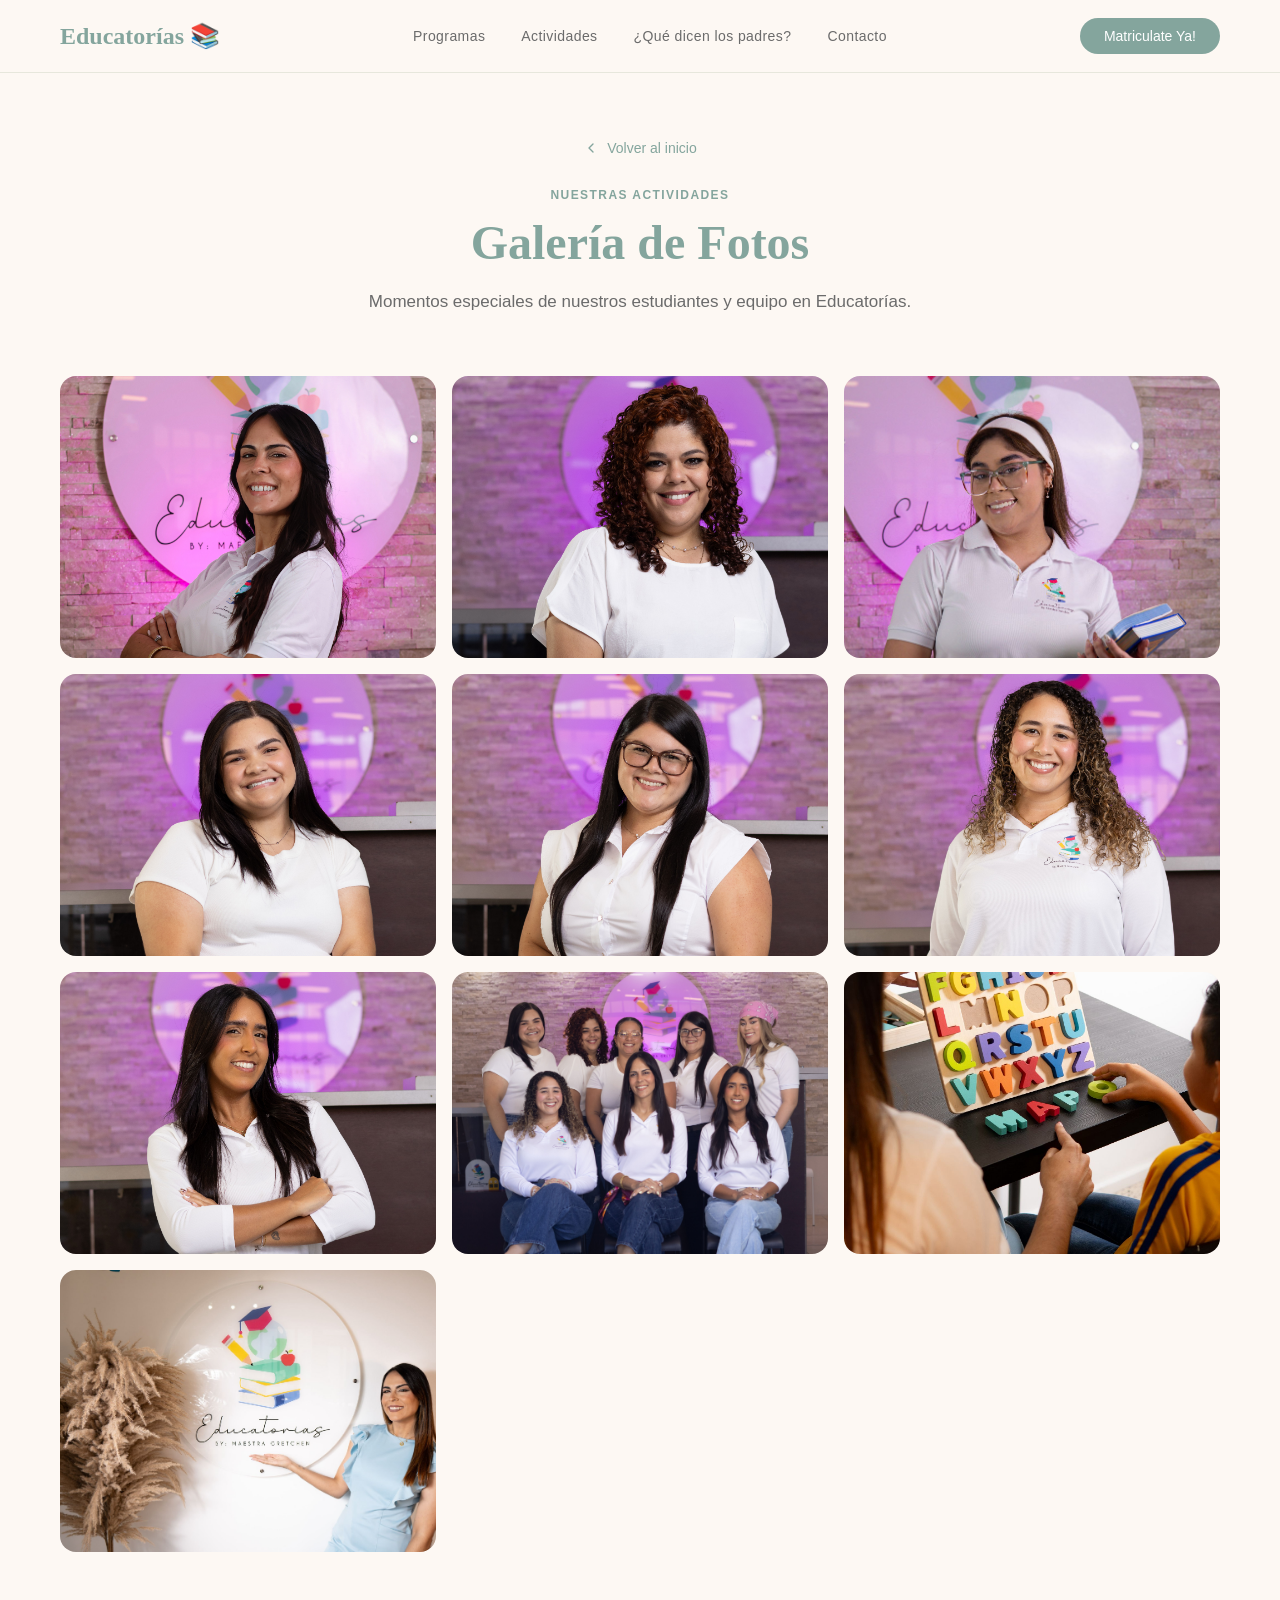
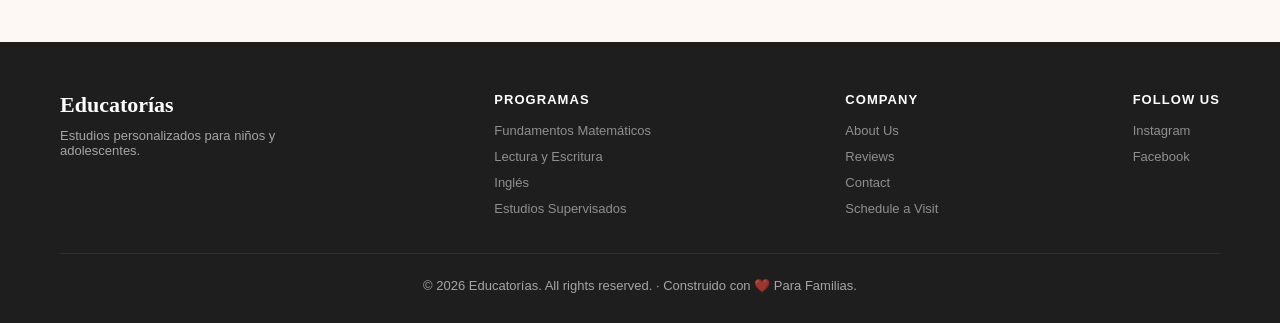
==== Actividades/index.html @ bb7b2d41 "add Actividades page with gallery and lightbox functionality" ====
<!DOCTYPE html>
<html lang="es">
<head>
<meta charset="UTF-8">
<meta name="viewport" content="width=device-width, initial-scale=1.0">
<meta http-equiv="Content-Security-Policy" content="default-src 'self'; script-src 'self'; style-src 'self' 'unsafe-inline' https://fonts.googleapis.com; font-src 'self' https://fonts.gstatic.com; img-src 'self'; object-src 'none'; base-uri 'self'; form-action 'none';">
<meta name="referrer" content="strict-origin-when-cross-origin">
<title>Actividades – Educatorías</title>
<link href="https://fonts.googleapis.com/css2?family=Playfair+Display:wght@400;600;700&family=DM+Sans:wght@300;400;500;600&display=swap" rel="stylesheet">
<link rel="stylesheet" href="../css/styles.css">
<link rel="stylesheet" href="../css/actividades.css">
</head>
<body>

<!-- NAV -->
<nav>
  <div class="nav-logo"><a href="../index.html" style="text-decoration:none;color:inherit;">Educatorías 📚</a></div>
  <ul class="nav-links" id="nav-links">
    <li><a href="../index.html#programs" class="nav-mobile-link">Programas</a></li>
    <li><a href="../index.html#gallery" class="nav-mobile-link">Actividades</a></li>
    <li><a href="../index.html#testimonials" class="nav-mobile-link">¿Qué dicen los padres?</a></li>
    <li><a href="../index.html#contact" class="nav-mobile-link">Contacto</a></li>
  </ul>
  <div class="nav-right">
    <a href="../index.html#contact" class="nav-cta">Matriculate Ya!</a>
    <button class="hamburger" id="hamburger" aria-label="Abrir menú" aria-expanded="false">
      <span></span><span></span><span></span>
    </button>
  </div>
</nav>

<!-- PAGE HERO -->
<div class="page-hero">
  <a href="../index.html" class="back-link">
    <svg width="16" height="16" viewBox="0 0 24 24" fill="none" stroke="currentColor" stroke-width="2" stroke-linecap="round" stroke-linejoin="round"><polyline points="15 18 9 12 15 6"/></svg>
    Volver al inicio
  </a>
  <p class="section-tag">Nuestras Actividades</p>
  <h1 class="section-title">Galería de Fotos</h1>
  <p class="section-sub">Momentos especiales de nuestros estudiantes y equipo en Educatorías.</p>
</div>

<!-- FULL GALLERY -->
<section class="full-gallery">
  <div class="full-gallery-grid" id="gallery-grid">

    <div class="gallery-item" data-index="0">
      <img src="../fotos/IMG_0429.jpg" alt="Equipo de Educatorias" style="object-position: center 30%;">
      <div class="gallery-item-overlay">
        <svg width="36" height="36" viewBox="0 0 24 24" fill="none" stroke="white" stroke-width="2" stroke-linecap="round" stroke-linejoin="round"><circle cx="11" cy="11" r="8"/><line x1="21" y1="21" x2="16.65" y2="16.65"/><line x1="11" y1="8" x2="11" y2="14"/><line x1="8" y1="11" x2="14" y2="11"/></svg>
      </div>
    </div>

    <div class="gallery-item" data-index="1">
      <img src="../fotos/IMG_4024.jpg" alt="Equipo de Educatorias" style="object-position: center 18%;">
      <div class="gallery-item-overlay">
        <svg width="36" height="36" viewBox="0 0 24 24" fill="none" stroke="white" stroke-width="2" stroke-linecap="round" stroke-linejoin="round"><circle cx="11" cy="11" r="8"/><line x1="21" y1="21" x2="16.65" y2="16.65"/><line x1="11" y1="8" x2="11" y2="14"/><line x1="8" y1="11" x2="14" y2="11"/></svg>
      </div>
    </div>

    <div class="gallery-item" data-index="2">
      <img src="../fotos/WhatsApp Image 2026-04-21 at 10.10.17 AM.jpeg" alt="Equipo de Educatorias" style="object-position: center 35%;">
      <div class="gallery-item-overlay">
        <svg width="36" height="36" viewBox="0 0 24 24" fill="none" stroke="white" stroke-width="2" stroke-linecap="round" stroke-linejoin="round"><circle cx="11" cy="11" r="8"/><line x1="21" y1="21" x2="16.65" y2="16.65"/><line x1="11" y1="8" x2="11" y2="14"/><line x1="8" y1="11" x2="14" y2="11"/></svg>
      </div>
    </div>

    <div class="gallery-item" data-index="3">
      <img src="../fotos/IMG_4032.jpg" alt="Equipo de Educatorias" style="object-position: center 30%;">
      <div class="gallery-item-overlay">
        <svg width="36" height="36" viewBox="0 0 24 24" fill="none" stroke="white" stroke-width="2" stroke-linecap="round" stroke-linejoin="round"><circle cx="11" cy="11" r="8"/><line x1="21" y1="21" x2="16.65" y2="16.65"/><line x1="11" y1="8" x2="11" y2="14"/><line x1="8" y1="11" x2="14" y2="11"/></svg>
      </div>
    </div>

    <div class="gallery-item" data-index="4">
      <img src="../fotos/IMG_4046.jpg" alt="Equipo de Educatorias" style="object-position: center 30%;">
      <div class="gallery-item-overlay">
        <svg width="36" height="36" viewBox="0 0 24 24" fill="none" stroke="white" stroke-width="2" stroke-linecap="round" stroke-linejoin="round"><circle cx="11" cy="11" r="8"/><line x1="21" y1="21" x2="16.65" y2="16.65"/><line x1="11" y1="8" x2="11" y2="14"/><line x1="8" y1="11" x2="14" y2="11"/></svg>
      </div>
    </div>

    <div class="gallery-item" data-index="5">
      <img src="../fotos/IMG_4062.jpg" alt="Equipo de Educatorias" style="object-position: center 13%;">
      <div class="gallery-item-overlay">
        <svg width="36" height="36" viewBox="0 0 24 24" fill="none" stroke="white" stroke-width="2" stroke-linecap="round" stroke-linejoin="round"><circle cx="11" cy="11" r="8"/><line x1="21" y1="21" x2="16.65" y2="16.65"/><line x1="11" y1="8" x2="11" y2="14"/><line x1="8" y1="11" x2="14" y2="11"/></svg>
      </div>
    </div>

    <div class="gallery-item" data-index="6">
      <img src="../fotos/IMG_4102.jpg" alt="Equipo de Educatorias" style="object-position: center 35%;">
      <div class="gallery-item-overlay">
        <svg width="36" height="36" viewBox="0 0 24 24" fill="none" stroke="white" stroke-width="2" stroke-linecap="round" stroke-linejoin="round"><circle cx="11" cy="11" r="8"/><line x1="21" y1="21" x2="16.65" y2="16.65"/><line x1="11" y1="8" x2="11" y2="14"/><line x1="8" y1="11" x2="14" y2="11"/></svg>
      </div>
    </div>

    <div class="gallery-item" data-index="7">
      <img src="../fotos/IMG_4003.jpg" alt="Equipo de Educatorias">
      <div class="gallery-item-overlay">
        <svg width="36" height="36" viewBox="0 0 24 24" fill="none" stroke="white" stroke-width="2" stroke-linecap="round" stroke-linejoin="round"><circle cx="11" cy="11" r="8"/><line x1="21" y1="21" x2="16.65" y2="16.65"/><line x1="11" y1="8" x2="11" y2="14"/><line x1="8" y1="11" x2="14" y2="11"/></svg>
      </div>
    </div>

    <div class="gallery-item" data-index="8">
      <img src="../fotos/WhatsApp Image 2026-04-21 at 10.11.16 AM.jpeg" alt="Equipo de Educatorias">
      <div class="gallery-item-overlay">
        <svg width="36" height="36" viewBox="0 0 24 24" fill="none" stroke="white" stroke-width="2" stroke-linecap="round" stroke-linejoin="round"><circle cx="11" cy="11" r="8"/><line x1="21" y1="21" x2="16.65" y2="16.65"/><line x1="11" y1="8" x2="11" y2="14"/><line x1="8" y1="11" x2="14" y2="11"/></svg>
      </div>
    </div>

    <div class="gallery-item" data-index="9">
      <img src="../fotos/WhatsApp Image 2026-04-21 at 10.11.17 AM(1).jpeg" alt="Equipo de Educatorias">
      <div class="gallery-item-overlay">
        <svg width="36" height="36" viewBox="0 0 24 24" fill="none" stroke="white" stroke-width="2" stroke-linecap="round" stroke-linejoin="round"><circle cx="11" cy="11" r="8"/><line x1="21" y1="21" x2="16.65" y2="16.65"/><line x1="11" y1="8" x2="11" y2="14"/><line x1="8" y1="11" x2="14" y2="11"/></svg>
      </div>
    </div>

  </div>
</section>

<!-- LIGHTBOX -->
<div id="lightbox" role="dialog" aria-modal="true" aria-label="Ver foto">
  <button id="lightbox-close" aria-label="Cerrar">×</button>
  <button id="lightbox-prev" aria-label="Foto anterior">‹</button>
  <img id="lightbox-img" src="" alt="Foto ampliada">
  <button id="lightbox-next" aria-label="Siguiente foto">›</button>
  <div id="lightbox-counter"></div>
</div>

<!-- FOOTER -->
<footer>
  <div class="footer-top">
    <div>
      <div class="footer-brand">Educatorías</div>
      <p class="footer-tagline">Estudios personalizados para niños y adolescentes.</p>
    </div>
    <div class="footer-links">
      <h5>Programas</h5>
      <ul>
        <li><a href="../index.html#programs">Fundamentos Matemáticos</a></li>
        <li><a href="../index.html#programs">Lectura y Escritura</a></li>
        <li><a href="../index.html#programs">Inglés</a></li>
        <li><a href="../index.html#programs">Estudios Supervisados</a></li>
      </ul>
    </div>
    <div class="footer-links">
      <h5>Company</h5>
      <ul>
        <li><a href="../index.html#why">About Us</a></li>
        <li><a href="../index.html#testimonials">Reviews</a></li>
        <li><a href="../index.html#contact">Contact</a></li>
        <li><a href="../index.html#contact">Schedule a Visit</a></li>
      </ul>
    </div>
    <div class="footer-links">
      <h5>Follow Us</h5>
      <ul>
        <li><a href="https://www.instagram.com/educatorias/">Instagram</a></li>
        <li><a href="https://www.facebook.com/Educatorias/">Facebook</a></li>
      </ul>
    </div>
  </div>
  <div class="footer-bottom">
    © 2026 Educatorías. All rights reserved. · Construido con ❤️ Para Familias.
  </div>
</footer>

<script src="../js/actividades.js"></script>
</body>
</html>
---- css/styles.css ----
*, *::before, *::after { box-sizing: border-box; margin: 0; padding: 0; }

:root {
  --cream: #FDF8F3;
  --warm-white: #f7ede2;
  --forest: #84a59d;
  --forest-mid: #3E6B22;
  --forest-light: #84a59d;
  --leaf: #7EC850;
  --amber: #E8A020;
  --amber-light: #F5C460;
  --blush: #F4D4C0;
  --rust: #C85A2A;
  --charcoal: #1E1E1E;
  --gray: #6B6B6B;
  --light-gray: #D8D8D0;
  --section-gap: 90px;
}

html { scroll-behavior: smooth; overflow-x: hidden; }

body {
  font-family: 'DM Sans', sans-serif;
  background: var(--cream);
  color: var(--charcoal);
  overflow-x: hidden;
  width: 100%;
}

/* ─── NAV ─── */
nav {
  position: fixed; top: 0; width: 100%; z-index: 100;
  background: rgba(253, 248, 243, 0.96);
  backdrop-filter: blur(12px);
  border-bottom: 1px solid rgba(45,80,22,0.1);
  padding: 18px 60px;
  display: flex; align-items: center; justify-content: space-between;
}
.nav-logo {
  font-family: 'Playfair Display', serif;
  font-size: 24px; font-weight: 700;
  color: var(--forest);
  display: flex; align-items: center; gap: 10px;
}
.nav-logo span { color: var(--amber); }
.nav-links { display: flex; gap: 36px; list-style: none; }
.nav-links a {
  font-size: 14px; font-weight: 500; letter-spacing: 0.03em;
  color: var(--gray); text-decoration: none;
  transition: color 0.2s;
}
.nav-links a:hover { color: var(--forest); }
.nav-cta {
  background: var(--forest); color: white;
  padding: 10px 24px; border-radius: 50px;
  font-size: 14px; font-weight: 500; text-decoration: none;
  transition: background 0.2s, transform 0.15s;
}
.nav-cta:hover { background: var(--forest-mid); transform: translateY(-1px); }

/* ─── HERO ─── */
.hero {
  min-height: 100vh;
  display: flex; align-items: center;
  padding: 120px 60px 80px;
  position: relative;
  overflow: hidden;
}
.hero-bg {
  position: absolute; inset: 0; z-index: 0;
  background:
    radial-gradient(ellipse 60% 60% at 80% 50%, rgba(126,200,80,0.12) 0%, transparent 70%),
    radial-gradient(ellipse 40% 40% at 10% 80%, rgba(232,160,32,0.10) 0%, transparent 70%);
}
.hero-dots {
  position: absolute; inset: 0; z-index: 0;
  background-image: radial-gradient(circle, rgba(45,80,22,0.08) 1px, transparent 1px);
  background-size: 32px 32px;
}
.hero-content { position: relative; z-index: 1; max-width: 600px; }
.hero-badge {
  display: inline-flex; align-items: center; gap: 8px;
  background: rgba(126,200,80,0.18); border: 1px solid rgba(126,200,80,0.4);
  color: var(--forest); padding: 6px 16px; border-radius: 50px;
  font-size: 13px; font-weight: 500; margin-bottom: 28px;
}
.hero-badge::before { content: ''; width: 7px; height: 7px; background: var(--leaf); border-radius: 50%; display: block; }
.hero h1 {
  font-family: 'Playfair Display', serif;
  font-size: clamp(48px, 6vw, 76px);
  font-weight: 700; line-height: 1.08;
  color: var(--forest);
  margin-bottom: 24px;
}
.hero h1 em {
  font-style: normal;
  color: var(--amber);
}
.hero p {
  font-size: 18px; font-weight: 300; line-height: 1.7;
  color: var(--gray); margin-bottom: 40px; max-width: 480px;
}
.hero-btns { display: flex; gap: 16px; flex-wrap: wrap; }
.btn-primary {
  background: var(--forest); color: white;
  padding: 14px 32px; border-radius: 50px;
  font-size: 15px; font-weight: 500; text-decoration: none;
  transition: all 0.2s;
}
.btn-primary:hover { background: var(--forest-mid); transform: translateY(-2px); }
.btn-outline {
  border: 1.5px solid var(--forest); color: var(--forest);
  padding: 14px 32px; border-radius: 50px;
  font-size: 15px; font-weight: 500; text-decoration: none;
  transition: all 0.2s;
}
.btn-outline:hover { background: var(--forest); color: white; }

.hero-image {
  position: absolute; right: 0; top: 50%; transform: translateY(-50%);
  width: 50%; max-width: 680px; z-index: 1;
  border-radius: 24px 0 0 24px; overflow: hidden;
  box-shadow: -20px 20px 60px rgba(45,80,22,0.15);
}
.hero-image img { width: 100%; height: 560px; object-fit: cover; display: block; }
.hero-image-placeholder {
  width: 100%; height: 560px;
  background: linear-gradient(135deg, #d4e8b8 0%, #a8d080 50%, #7ec850 100%);
  display: flex; flex-direction: column; align-items: center; justify-content: center;
  gap: 16px; color: var(--forest);
}
.hero-image-placeholder svg { width: 64px; height: 64px; opacity: 0.6; }
.hero-image-placeholder p { font-size: 15px; font-weight: 500; opacity: 0.7; }

/* ─── STATS STRIP ─── */
.stats {
  background: var(--forest);
  padding: 40px 60px;
  display: flex; justify-content: center; gap: 80px; flex-wrap: wrap;
}
.stat { text-align: center; }
.stat-number {
  font-family: 'Playfair Display', serif;
  font-size: 40px; font-weight: 700; color: var(--amber-light);
  display: block;
}
.stat-label { font-size: 14px; color: rgba(255,255,255,0.7); margin-top: 4px; }

/* ─── SECTION BASE ─── */
section { padding: var(--section-gap) 60px; }

.section-tag {
  font-size: 12px; font-weight: 600; letter-spacing: 0.12em;
  text-transform: uppercase; color: var(--forest-light);
  margin-bottom: 12px;
}
.section-title {
  font-family: 'Playfair Display', serif;
  font-size: clamp(32px, 4vw, 48px); font-weight: 700;
  color: var(--forest); line-height: 1.2; margin-bottom: 16px;
}
.section-sub {
  font-size: 17px; font-weight: 300; color: var(--gray);
  line-height: 1.7; max-width: 520px; margin-bottom: 50px;
}

/* ─── PROGRAMS ─── */
#programs { background: var(--warm-white); }
.programs-header { max-width: 600px; margin-bottom: 60px; }

.programs-grid {
  display: grid;
  grid-template-columns: repeat(auto-fit, minmax(300px, 1fr));
  gap: 28px;
}
.program-card {
  background: white; border-radius: 20px;
  overflow: hidden;
  border: 1px solid rgba(45,80,22,0.08);
  transition: transform 0.25s, box-shadow 0.25s;
  cursor: pointer;
}
.program-card:hover { transform: translateY(-6px); box-shadow: 0 20px 50px rgba(45,80,22,0.12); }
.program-img {
  width: 100%; height: 200px; object-fit: cover; display: block;
}
.program-img-placeholder {
  width: 100%; height: 200px;
  display: flex; flex-direction: column; align-items: center; justify-content: center;
  gap: 10px; font-size: 13px; font-weight: 500;
}
.program-img-placeholder svg { width: 40px; height: 40px; opacity: 0.7; }
.program-body { padding: 24px; }
.program-age {
  font-size: 11px; font-weight: 600; letter-spacing: 0.1em;
  text-transform: uppercase; padding: 4px 12px;
  border-radius: 50px; display: inline-block; margin-bottom: 12px;
}
.program-body h3 {
  font-family: 'Playfair Display', serif;
  font-size: 22px; font-weight: 600;
  color: var(--charcoal); margin-bottom: 10px;
}
.program-body p { font-size: 14px; color: var(--gray); line-height: 1.65; margin-bottom: 20px; }
.program-features { list-style: none; display: flex; flex-direction: column; gap: 8px; }
.program-features li {
  font-size: 13px; color: var(--forest-mid); font-weight: 500;
  display: flex; align-items: center; gap: 8px;
}
.program-features li::before { content: '✓'; font-weight: 700; color: var(--leaf); }

/* ─── GALLERY ─── */
#gallery { background: var(--cream); }
.gallery-grid {
  display: grid;
  grid-template-columns: repeat(3, 1fr);
  grid-template-rows: repeat(2, 240px);
  gap: 16px;
  margin-top: 50px;
}
.gallery-item {
  border-radius: 16px; overflow: hidden; cursor: pointer;
  transition: transform 0.2s;
  position: relative;
}
.gallery-item:hover { transform: scale(1.02); }
.gallery-item:first-child {
  grid-column: 1 / 2; grid-row: 1 / 3;
}
.gallery-img {
  width: 100%; height: 100%; object-fit: cover; display: block;
}
.gallery-placeholder {
  width: 100%; height: 100%;
  display: flex; flex-direction: column; align-items: center; justify-content: center;
  gap: 10px; font-size: 13px; font-weight: 500; color: white;
}
.gallery-placeholder svg { width: 32px; height: 32px; opacity: 0.8; }

/* ─── WHY US ─── */
#why { background: var(--warm-white); }
.why-layout { display: grid; grid-template-columns: 1fr 1fr; gap: 80px; align-items: center; }
.why-image-block { position: relative; }
.why-img {
  width: 100%; height: auto;
  border-radius: 24px; display: block;
}
.why-img-placeholder {
  width: 100%; height: 480px;
  background: linear-gradient(160deg, #c8e4a4 0%, #7ec850 100%);
  border-radius: 24px;
  display: flex; flex-direction: column; align-items: center; justify-content: center;
  gap: 12px; color: var(--forest);
}
.why-img-placeholder svg { width: 56px; height: 56px; opacity: 0.6; }
.why-badge-float {
  position: absolute; bottom: 30px; right: -24px;
  background: var(--forest); color: white;
  padding: 20px 28px; border-radius: 18px;
  box-shadow: 0 16px 40px rgba(45,80,22,0.2);
}
.why-badge-float .big { font-family: 'Playfair Display', serif; font-size: 36px; font-weight: 700; color: var(--amber-light); }
.why-badge-float .small { font-size: 13px; color: rgba(255,255,255,0.75); }

.why-features { display: flex; flex-direction: column; gap: 28px; margin-top: 32px; }
.why-feature { display: flex; gap: 18px; align-items: flex-start; }
.why-icon {
  width: 48px; height: 48px; flex-shrink: 0;
  background: rgba(126,200,80,0.15); border-radius: 14px;
  display: flex; align-items: center; justify-content: center;
  font-size: 22px;
}
.why-feature h4 { font-size: 17px; font-weight: 600; color: var(--charcoal); margin-bottom: 6px; }
.why-feature p { font-size: 14px; color: var(--gray); line-height: 1.6; }

/* ─── TESTIMONIALS ─── */
#testimonials { background: var(--forest); }
#testimonials .section-title { color: white; }
#testimonials .section-sub { color: rgba(255,255,255,0.6); }
#testimonials .section-tag { color: var(--amber-light); }

.testimonials-grid {
  display: grid; grid-template-columns: repeat(auto-fit, minmax(300px, 1fr)); gap: 24px;
}
.testimonial-card {
  background: rgba(255,255,255,0.06);
  border: 1px solid rgba(255,255,255,0.1);
  border-radius: 20px; padding: 32px;
}
.stars { color: var(--amber-light); font-size: 18px; margin-bottom: 16px; letter-spacing: 2px; }
.testimonial-card blockquote {
  font-size: 15px; font-weight: 300; color: rgba(255,255,255,0.85);
  line-height: 1.7; margin-bottom: 24px; font-style: italic;
}
.testimonial-author { display: flex; align-items: center; gap: 14px; }
.author-avatar {
  width: 44px; height: 44px; border-radius: 50%;
  background: var(--amber-light); display: flex; align-items: center; justify-content: center;
  font-family: 'Playfair Display', serif; font-size: 18px; font-weight: 700; color: var(--forest);
  flex-shrink: 0;
}
.author-name { font-size: 14px; font-weight: 500; color: white; }
.author-detail { font-size: 13px; color: rgba(255,255,255,0.5); }

/* ─── CONTACT ─── */
#contact { background: var(--cream); }
.contact-layout { display: grid; grid-template-columns: 1fr 1fr; gap: 20px; align-items: start; }

.loc-grid { display: grid; grid-template-columns: 1fr 1fr; gap: 12px; }
.loc-card { min-width: 0; }
.loc-card-email { font-size: 12px; color: var(--gray); overflow: hidden; text-overflow: ellipsis; white-space: nowrap; }
.contact-info h2 { color: var(--forest); margin-bottom: 16px; }
.contact-info p { font-size: 16px; font-weight: 300; color: var(--gray); line-height: 1.7; margin-bottom: 36px; }

.contact-detail { display: flex; align-items: flex-start; gap: 16px; margin-bottom: 22px; }
.contact-icon {
  width: 44px; height: 44px; flex-shrink: 0;
  background: var(--forest); border-radius: 12px;
  display: flex; align-items: center; justify-content: center;
  font-size: 20px;
}
.contact-detail h5 { font-size: 13px; font-weight: 600; text-transform: uppercase; letter-spacing: 0.08em; color: var(--forest-light); margin-bottom: 8px; }
.contact-detail p { font-size: 15px; color: var(--charcoal); }
.contact-btns { display: flex; flex-direction: column; gap: 8px; }
.contact-btn {
  display: inline-block; padding: 10px 18px; border-radius: 10px;
  font-size: 14px; font-weight: 600; text-decoration: none;
  transition: transform 0.15s, box-shadow 0.15s;
}
.contact-btn:hover { transform: translateY(-2px); box-shadow: 0 4px 14px rgba(0,0,0,0.12); }
.contact-btn-map { background: var(--forest-mid); color: white; }
.contact-btn-map:hover { background: #2d5018; }
.contact-btn-phone { background: #e8f5e9; color: var(--forest-mid); border: 1.5px solid var(--forest-mid); }
.contact-btn-phone:hover { background: var(--forest-mid); color: white; }

/* FORM */
.contact-form {
  background: white; border-radius: 24px;
  padding: 40px; border: 1px solid rgba(45,80,22,0.08);
  box-shadow: 0 8px 30px rgba(45,80,22,0.06);
}
.contact-form h3 {
  font-family: 'Playfair Display', serif;
  font-size: 24px; font-weight: 600; color: var(--forest);
  margin-bottom: 8px;
}
.contact-form .form-sub { font-size: 14px; color: var(--gray); margin-bottom: 28px; }

.form-row { display: grid; grid-template-columns: 1fr 1fr; gap: 16px; }
.form-group { margin-bottom: 18px; }
.form-group label {
  display: block; font-size: 13px; font-weight: 500;
  color: var(--forest); margin-bottom: 8px; letter-spacing: 0.03em;
}
.form-group input, .form-group select, .form-group textarea {
  width: 100%; padding: 12px 16px;
  border: 1.5px solid var(--light-gray); border-radius: 12px;
  font-family: 'DM Sans', sans-serif; font-size: 14px;
  color: var(--charcoal); background: var(--cream);
  transition: border-color 0.2s, box-shadow 0.2s;
  outline: none;
}
.form-group input:focus, .form-group select:focus, .form-group textarea:focus {
  border-color: var(--forest-light);
  box-shadow: 0 0 0 3px rgba(92,158,53,0.15);
}
.form-group textarea { resize: vertical; min-height: 100px; }

/* SEND METHOD TOGGLE */
.send-method { margin-bottom: 22px; }
.send-method label { display: block; font-size: 13px; font-weight: 500; color: var(--forest); margin-bottom: 10px; }
.method-toggle {
  display: flex; gap: 10px;
}
.method-btn {
  flex: 1; padding: 10px; border-radius: 10px;
  border: 1.5px solid var(--light-gray);
  background: var(--cream); cursor: pointer;
  font-family: 'DM Sans', sans-serif; font-size: 13px; font-weight: 500;
  color: var(--gray); transition: all 0.2s;
  display: flex; align-items: center; justify-content: center; gap: 8px;
}
.method-btn.active {
  background: var(--forest); color: white; border-color: var(--forest);
}
.method-btn:not(.active):hover { border-color: var(--forest-light); color: var(--forest); }

.method-panel { display: none; }
.method-panel.visible { display: block; }
.method-panel .wa-note {
  background: #e8f8e8; border: 1px solid rgba(37,211,102,0.3);
  border-radius: 10px; padding: 14px 16px;
  font-size: 13px; color: #1a7a2a; display: flex; align-items: center; gap: 10px;
}
.method-panel .wa-note svg { flex-shrink: 0; }
.wa-btn {
  display: flex; align-items: center; justify-content: center; gap: 10px;
  width: 100%; padding: 14px;
  background: #25d366; color: white; border: none;
  border-radius: 12px; font-family: 'DM Sans', sans-serif;
  font-size: 15px; font-weight: 600; cursor: pointer;
  transition: all 0.2s; margin-top: 14px;
  text-decoration: none;
}
.wa-btn:hover { background: #1eba56; transform: translateY(-1px); }

.submit-btn {
  width: 100%; padding: 15px;
  background: var(--forest); color: white; border: none;
  border-radius: 50px; font-family: 'DM Sans', sans-serif;
  font-size: 15px; font-weight: 600; cursor: pointer;
  transition: all 0.2s; margin-top: 6px;
}
.submit-btn:hover { background: var(--forest-mid); transform: translateY(-1px); }

#form-success {
  display: none; text-align: center; padding: 20px 0;
  animation: fadeIn 0.4s ease;
}
#form-success .check { font-size: 48px; margin-bottom: 12px; }
#form-success h4 { font-size: 20px; color: var(--forest); margin-bottom: 8px; }
#form-success p { font-size: 14px; color: var(--gray); }

@keyframes fadeIn { from { opacity: 0; transform: translateY(10px); } to { opacity: 1; transform: translateY(0); } }

/* ─── FOOTER ─── */
footer {
  background: var(--charcoal); color: rgba(255,255,255,0.6);
  padding: 50px 60px 30px;
  display: flex; flex-direction: column; gap: 36px;
  width: 100%;
}
.footer-top { display: flex; justify-content: space-between; align-items: flex-start; flex-wrap: wrap; gap: 30px; }
.footer-brand {
  font-family: 'Playfair Display', serif; font-size: 22px; font-weight: 700;
  color: white; margin-bottom: 10px;
}
.footer-brand span { color: var(--amber-light); }
.footer-tagline { font-size: 13px; max-width: 240px; }
.footer-links h5 { font-size: 13px; font-weight: 600; color: white; margin-bottom: 14px; text-transform: uppercase; letter-spacing: 0.08em; }
.footer-links ul { list-style: none; display: flex; flex-direction: column; gap: 8px; }
.footer-links a { font-size: 13px; color: rgba(255,255,255,0.5); text-decoration: none; transition: color 0.2s; }
.footer-links a:hover { color: white; }
.footer-bottom { border-top: 1px solid rgba(255,255,255,0.08); padding-top: 24px; font-size: 13px; text-align: center; }

/* ─── HAMBURGER BUTTON ─── */
.nav-right {
  display: flex; align-items: center; gap: 12px;
}
.hamburger {
  display: none;
  flex-direction: column; justify-content: center; gap: 5px;
  width: 36px; height: 36px;
  background: none; border: none; cursor: pointer; padding: 4px;
}
.hamburger span {
  display: block; height: 2px; width: 100%;
  background: var(--forest); border-radius: 2px;
  transition: transform 0.25s, opacity 0.25s;
}
.hamburger.open span:nth-child(1) { transform: translateY(7px) rotate(45deg); }
.hamburger.open span:nth-child(2) { opacity: 0; }
.hamburger.open span:nth-child(3) { transform: translateY(-7px) rotate(-45deg); }

/* ─── RESPONSIVE ─── */
@media (max-width: 900px) {
  nav { padding: 16px 24px; position: relative; }
  .nav-links {
    display: none;
    position: absolute; top: 100%; left: 0; right: 0;
    background: rgba(253,248,243,0.98);
    backdrop-filter: blur(12px);
    border-bottom: 1px solid rgba(45,80,22,0.1);
    flex-direction: column; gap: 0; padding: 8px 0;
    list-style: none;
  }
  .nav-links.mobile-open { display: flex; }
  .nav-links li a {
    display: block; padding: 14px 24px;
    font-size: 15px; font-weight: 500;
    color: var(--charcoal); text-decoration: none;
    border-bottom: 1px solid rgba(45,80,22,0.06);
  }
  .nav-links li:last-child a { border-bottom: none; }
  .hamburger { display: flex; }

  section { padding: 60px 24px; }
  .hero { min-height: auto; padding: 80px 24px 40px; }
  .hero-image { display: none; }
  .hero h1 { font-size: 32px; }
  .hero p { font-size: 15px; margin-bottom: 28px; }
  .hero-btns { flex-direction: column; }
  .btn-primary, .btn-outline { text-align: center; }
  .why-layout { grid-template-columns: 1fr; }
  .why-badge-float { right: 8px; }
  .contact-layout { grid-template-columns: 1fr; max-width: 560px; margin: 0 auto; }
  .gallery-grid { grid-template-columns: repeat(2, 1fr); grid-template-rows: auto; }
  .gallery-item:first-child { grid-column: auto; grid-row: auto; }
  .stats { padding: 32px 24px; gap: 40px; }
  footer { padding: 40px 24px 24px; }
  .footer-top { flex-direction: column; }
  .form-row { grid-template-columns: 1fr; }
}

@media (max-width: 480px) {
  .nav-cta { display: none; }
  .stats { gap: 24px; }
  .stat-number { font-size: 32px; }
  .gallery-grid { grid-template-columns: 1fr; }
  .contact-form { padding: 24px 16px; }
  .loc-grid { grid-template-columns: 1fr; }
}
---- css/actividades.css ----
/* ─── PAGE HERO ─── */
.page-hero {
  padding: 140px 60px 60px;
  background: var(--cream);
  text-align: center;
}
.page-hero .section-sub { max-width: 560px; margin: 0 auto 0; }
.back-link {
  display: inline-flex; align-items: center; gap: 8px;
  font-size: 14px; font-weight: 500; color: var(--forest);
  text-decoration: none; margin-bottom: 32px;
  transition: gap 0.2s;
}
.back-link:hover { gap: 12px; }

/* ─── FULL GALLERY ─── */
.full-gallery {
  padding: 0 60px 90px;
  background: var(--cream);
}
.full-gallery-grid {
  display: grid;
  grid-template-columns: repeat(3, 1fr);
  gap: 16px;
}
.full-gallery-grid .gallery-item {
  aspect-ratio: 4/3;
  border-radius: 16px;
  overflow: hidden;
  cursor: pointer;
  transition: transform 0.2s, box-shadow 0.2s;
  position: relative;
}
.full-gallery-grid .gallery-item:hover {
  transform: scale(1.02);
  box-shadow: 0 12px 40px rgba(45,80,22,0.15);
}
.full-gallery-grid .gallery-item img {
  width: 100%; height: 100%; object-fit: cover; display: block;
}
.gallery-item-overlay {
  position: absolute; inset: 0;
  background: rgba(30,30,30,0);
  display: flex; align-items: center; justify-content: center;
  transition: background 0.2s;
}
.gallery-item:hover .gallery-item-overlay { background: rgba(30,30,30,0.25); }
.gallery-item-overlay svg {
  opacity: 0; transform: scale(0.8);
  transition: opacity 0.2s, transform 0.2s;
  color: white;
}
.gallery-item:hover .gallery-item-overlay svg { opacity: 1; transform: scale(1); }

/* ─── LIGHTBOX ─── */
#lightbox {
  display: none;
  position: fixed; inset: 0; z-index: 1000;
  background: rgba(20,20,20,0.92);
  align-items: center; justify-content: center;
  padding: 24px;
}
#lightbox.open { display: flex; }
#lightbox-img {
  max-width: min(90vw, 960px);
  max-height: 85vh;
  object-fit: contain;
  border-radius: 12px;
  box-shadow: 0 30px 80px rgba(0,0,0,0.5);
  user-select: none;
}
#lightbox-close {
  position: absolute; top: 20px; right: 24px;
  background: none; border: none; cursor: pointer;
  color: white; font-size: 32px; line-height: 1;
  opacity: 0.7; transition: opacity 0.2s;
}
#lightbox-close:hover { opacity: 1; }
#lightbox-prev, #lightbox-next {
  position: absolute; top: 50%; transform: translateY(-50%);
  background: rgba(255,255,255,0.12); border: none; cursor: pointer;
  color: white; font-size: 28px; line-height: 1;
  padding: 14px 18px; border-radius: 50%;
  transition: background 0.2s;
}
#lightbox-prev { left: 20px; }
#lightbox-next { right: 20px; }
#lightbox-prev:hover, #lightbox-next:hover { background: rgba(255,255,255,0.25); }
#lightbox-counter {
  position: absolute; bottom: 20px; left: 50%; transform: translateX(-50%);
  color: rgba(255,255,255,0.6); font-size: 14px; font-family: 'DM Sans', sans-serif;
}

/* prevent base stylesheet first-child rule from spanning this grid */
.full-gallery-grid .gallery-item:first-child {
  grid-column: auto;
  grid-row: auto;
}

/* ─── RESPONSIVE ─── */
@media (max-width: 900px) {
  .page-hero { padding: 100px 24px 40px; }
  .full-gallery { padding: 0 24px 60px; }
  .full-gallery-grid { grid-template-columns: repeat(2, 1fr); }
  #lightbox-prev { left: 8px; }
  #lightbox-next { right: 8px; }
}
@media (max-width: 480px) {
  .full-gallery-grid { grid-template-columns: 1fr; }
}
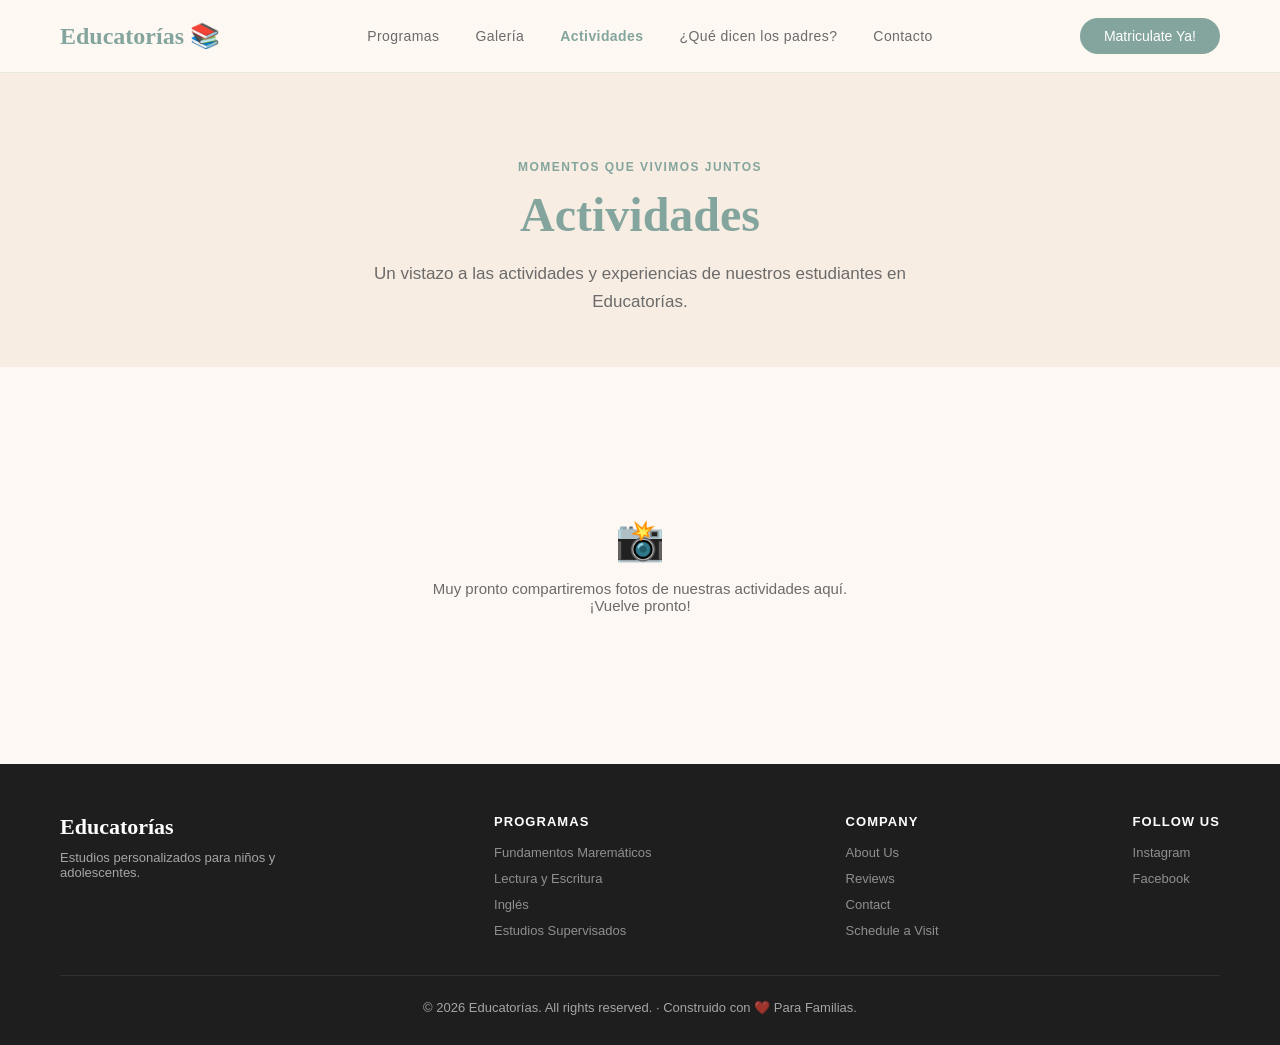
==== commit ea366ef7: "Add Activities page with photo album functionality and navigation" ====
--- a/Actividades/index.html
+++ b/Actividades/index.html
@@ -1,23 +1,23 @@
 <!DOCTYPE html>
-<html lang="es">
+<html lang="en">
 <head>
 <meta charset="UTF-8">
 <meta name="viewport" content="width=device-width, initial-scale=1.0">
 <meta http-equiv="Content-Security-Policy" content="default-src 'self'; script-src 'self'; style-src 'self' 'unsafe-inline' https://fonts.googleapis.com; font-src 'self' https://fonts.gstatic.com; img-src 'self'; object-src 'none'; base-uri 'self'; form-action 'none';">
 <meta name="referrer" content="strict-origin-when-cross-origin">
-<title>Actividades – Educatorías</title>
+<title>Actividades · Educatorias 📚</title>
 <link href="https://fonts.googleapis.com/css2?family=Playfair+Display:wght@400;600;700&family=DM+Sans:wght@300;400;500;600&display=swap" rel="stylesheet">
 <link rel="stylesheet" href="../css/styles.css">
-<link rel="stylesheet" href="../css/actividades.css">
 </head>
 <body>
 
 <!-- NAV -->
 <nav>
-  <div class="nav-logo"><a href="../index.html" style="text-decoration:none;color:inherit;">Educatorías 📚</a></div>
+  <a href="../index.html" class="nav-logo" style="text-decoration:none;">Educatorías 📚</a>
   <ul class="nav-links" id="nav-links">
     <li><a href="../index.html#programs" class="nav-mobile-link">Programas</a></li>
-    <li><a href="../index.html#gallery" class="nav-mobile-link">Actividades</a></li>
+    <li><a href="../index.html#gallery" class="nav-mobile-link">Galería</a></li>
+    <li><a href="index.html" class="nav-mobile-link active">Actividades</a></li>
     <li><a href="../index.html#testimonials" class="nav-mobile-link">¿Qué dicen los padres?</a></li>
     <li><a href="../index.html#contact" class="nav-mobile-link">Contacto</a></li>
   </ul>
@@ -29,101 +29,25 @@
   </div>
 </nav>
 
-<!-- PAGE HERO -->
-<div class="page-hero">
-  <a href="../index.html" class="back-link">
-    <svg width="16" height="16" viewBox="0 0 24 24" fill="none" stroke="currentColor" stroke-width="2" stroke-linecap="round" stroke-linejoin="round"><polyline points="15 18 9 12 15 6"/></svg>
-    Volver al inicio
-  </a>
-  <p class="section-tag">Nuestras Actividades</p>
-  <h1 class="section-title">Galería de Fotos</h1>
-  <p class="section-sub">Momentos especiales de nuestros estudiantes y equipo en Educatorías.</p>
-</div>
+<!-- PAGE HEADER -->
+<section class="page-header">
+  <p class="section-tag">Momentos que vivimos juntos</p>
+  <h1 class="section-title">Actividades</h1>
+  <p class="section-sub">Un vistazo a las actividades y experiencias de nuestros estudiantes en Educatorías.</p>
+</section>
 
-<!-- FULL GALLERY -->
-<section class="full-gallery">
-  <div class="full-gallery-grid" id="gallery-grid">
-
-    <div class="gallery-item" data-index="0">
-      <img src="../fotos/IMG_0429.jpg" alt="Equipo de Educatorias" style="object-position: center 30%;">
-      <div class="gallery-item-overlay">
-        <svg width="36" height="36" viewBox="0 0 24 24" fill="none" stroke="white" stroke-width="2" stroke-linecap="round" stroke-linejoin="round"><circle cx="11" cy="11" r="8"/><line x1="21" y1="21" x2="16.65" y2="16.65"/><line x1="11" y1="8" x2="11" y2="14"/><line x1="8" y1="11" x2="14" y2="11"/></svg>
-      </div>
-    </div>
-
-    <div class="gallery-item" data-index="1">
-      <img src="../fotos/IMG_4024.jpg" alt="Equipo de Educatorias" style="object-position: center 18%;">
-      <div class="gallery-item-overlay">
-        <svg width="36" height="36" viewBox="0 0 24 24" fill="none" stroke="white" stroke-width="2" stroke-linecap="round" stroke-linejoin="round"><circle cx="11" cy="11" r="8"/><line x1="21" y1="21" x2="16.65" y2="16.65"/><line x1="11" y1="8" x2="11" y2="14"/><line x1="8" y1="11" x2="14" y2="11"/></svg>
-      </div>
-    </div>
-
-    <div class="gallery-item" data-index="2">
-      <img src="../fotos/WhatsApp Image 2026-04-21 at 10.10.17 AM.jpeg" alt="Equipo de Educatorias" style="object-position: center 35%;">
-      <div class="gallery-item-overlay">
-        <svg width="36" height="36" viewBox="0 0 24 24" fill="none" stroke="white" stroke-width="2" stroke-linecap="round" stroke-linejoin="round"><circle cx="11" cy="11" r="8"/><line x1="21" y1="21" x2="16.65" y2="16.65"/><line x1="11" y1="8" x2="11" y2="14"/><line x1="8" y1="11" x2="14" y2="11"/></svg>
-      </div>
-    </div>
-
-    <div class="gallery-item" data-index="3">
-      <img src="../fotos/IMG_4032.jpg" alt="Equipo de Educatorias" style="object-position: center 30%;">
-      <div class="gallery-item-overlay">
-        <svg width="36" height="36" viewBox="0 0 24 24" fill="none" stroke="white" stroke-width="2" stroke-linecap="round" stroke-linejoin="round"><circle cx="11" cy="11" r="8"/><line x1="21" y1="21" x2="16.65" y2="16.65"/><line x1="11" y1="8" x2="11" y2="14"/><line x1="8" y1="11" x2="14" y2="11"/></svg>
-      </div>
-    </div>
-
-    <div class="gallery-item" data-index="4">
-      <img src="../fotos/IMG_4046.jpg" alt="Equipo de Educatorias" style="object-position: center 30%;">
-      <div class="gallery-item-overlay">
-        <svg width="36" height="36" viewBox="0 0 24 24" fill="none" stroke="white" stroke-width="2" stroke-linecap="round" stroke-linejoin="round"><circle cx="11" cy="11" r="8"/><line x1="21" y1="21" x2="16.65" y2="16.65"/><line x1="11" y1="8" x2="11" y2="14"/><line x1="8" y1="11" x2="14" y2="11"/></svg>
-      </div>
-    </div>
-
-    <div class="gallery-item" data-index="5">
-      <img src="../fotos/IMG_4062.jpg" alt="Equipo de Educatorias" style="object-position: center 13%;">
-      <div class="gallery-item-overlay">
-        <svg width="36" height="36" viewBox="0 0 24 24" fill="none" stroke="white" stroke-width="2" stroke-linecap="round" stroke-linejoin="round"><circle cx="11" cy="11" r="8"/><line x1="21" y1="21" x2="16.65" y2="16.65"/><line x1="11" y1="8" x2="11" y2="14"/><line x1="8" y1="11" x2="14" y2="11"/></svg>
-      </div>
-    </div>
-
-    <div class="gallery-item" data-index="6">
-      <img src="../fotos/IMG_4102.jpg" alt="Equipo de Educatorias" style="object-position: center 35%;">
-      <div class="gallery-item-overlay">
-        <svg width="36" height="36" viewBox="0 0 24 24" fill="none" stroke="white" stroke-width="2" stroke-linecap="round" stroke-linejoin="round"><circle cx="11" cy="11" r="8"/><line x1="21" y1="21" x2="16.65" y2="16.65"/><line x1="11" y1="8" x2="11" y2="14"/><line x1="8" y1="11" x2="14" y2="11"/></svg>
-      </div>
-    </div>
-
-    <div class="gallery-item" data-index="7">
-      <img src="../fotos/IMG_4003.jpg" alt="Equipo de Educatorias">
-      <div class="gallery-item-overlay">
-        <svg width="36" height="36" viewBox="0 0 24 24" fill="none" stroke="white" stroke-width="2" stroke-linecap="round" stroke-linejoin="round"><circle cx="11" cy="11" r="8"/><line x1="21" y1="21" x2="16.65" y2="16.65"/><line x1="11" y1="8" x2="11" y2="14"/><line x1="8" y1="11" x2="14" y2="11"/></svg>
-      </div>
-    </div>
-
-    <div class="gallery-item" data-index="8">
-      <img src="../fotos/WhatsApp Image 2026-04-21 at 10.11.16 AM.jpeg" alt="Equipo de Educatorias">
-      <div class="gallery-item-overlay">
-        <svg width="36" height="36" viewBox="0 0 24 24" fill="none" stroke="white" stroke-width="2" stroke-linecap="round" stroke-linejoin="round"><circle cx="11" cy="11" r="8"/><line x1="21" y1="21" x2="16.65" y2="16.65"/><line x1="11" y1="8" x2="11" y2="14"/><line x1="8" y1="11" x2="14" y2="11"/></svg>
-      </div>
-    </div>
-
-    <div class="gallery-item" data-index="9">
-      <img src="../fotos/WhatsApp Image 2026-04-21 at 10.11.17 AM(1).jpeg" alt="Equipo de Educatorias">
-      <div class="gallery-item-overlay">
-        <svg width="36" height="36" viewBox="0 0 24 24" fill="none" stroke="white" stroke-width="2" stroke-linecap="round" stroke-linejoin="round"><circle cx="11" cy="11" r="8"/><line x1="21" y1="21" x2="16.65" y2="16.65"/><line x1="11" y1="8" x2="11" y2="14"/><line x1="8" y1="11" x2="14" y2="11"/></svg>
-      </div>
-    </div>
-
-  </div>
+<!-- ALBUMS -->
+<section class="albums-section">
+  <div id="albums-container" class="albums-wrap"></div>
 </section>
 
 <!-- LIGHTBOX -->
-<div id="lightbox" role="dialog" aria-modal="true" aria-label="Ver foto">
-  <button id="lightbox-close" aria-label="Cerrar">×</button>
-  <button id="lightbox-prev" aria-label="Foto anterior">‹</button>
-  <img id="lightbox-img" src="" alt="Foto ampliada">
-  <button id="lightbox-next" aria-label="Siguiente foto">›</button>
-  <div id="lightbox-counter"></div>
+<div id="lightbox" class="lightbox">
+  <button id="lightbox-close" class="lightbox-close" aria-label="Cerrar">✕</button>
+  <button id="lightbox-prev" class="lightbox-prev" aria-label="Anterior">‹</button>
+  <img id="lightbox-img" src="" alt="">
+  <button id="lightbox-next" class="lightbox-next" aria-label="Siguiente">›</button>
+  <div id="lightbox-caption" class="lightbox-caption"></div>
 </div>
 
 <!-- FOOTER -->
@@ -136,7 +60,7 @@
     <div class="footer-links">
       <h5>Programas</h5>
       <ul>
-        <li><a href="../index.html#programs">Fundamentos Matemáticos</a></li>
+        <li><a href="../index.html#programs">Fundamentos Maremáticos</a></li>
         <li><a href="../index.html#programs">Lectura y Escritura</a></li>
         <li><a href="../index.html#programs">Inglés</a></li>
         <li><a href="../index.html#programs">Estudios Supervisados</a></li>
@@ -164,6 +88,8 @@
   </div>
 </footer>
 
-<script src="../js/actividades.js"></script>
+<script src="js/nav.js"></script>
+<script src="js/gallery-data.js"></script>
+<script src="js/gallery.js"></script>
 </body>
 </html>
--- a/css/styles.css
+++ b/css/styles.css
@@ -242,7 +242,8 @@
 .why-layout { display: grid; grid-template-columns: 1fr 1fr; gap: 80px; align-items: center; }
 .why-image-block { position: relative; }
 .why-img {
-  width: 100%; height: auto;
+  width: 100%; height: 500px;
+  object-fit: cover;
   border-radius: 24px; display: block;
 }
 .why-img-placeholder {
@@ -442,6 +443,88 @@
 .footer-links a { font-size: 13px; color: rgba(255,255,255,0.5); text-decoration: none; transition: color 0.2s; }
 .footer-links a:hover { color: white; }
 .footer-bottom { border-top: 1px solid rgba(255,255,255,0.08); padding-top: 24px; font-size: 13px; text-align: center; }
+
+/* ─── PAGE HEADER (subpáginas, ej. Actividades) ─── */
+.page-header {
+  padding: 160px 60px 50px;
+  text-align: center;
+  background: var(--warm-white);
+}
+.page-header .section-tag,
+.page-header .section-sub { margin-left: auto; margin-right: auto; }
+.page-header .section-sub { max-width: 560px; margin-bottom: 0; }
+
+/* ─── ACTIVIDADES / ALBUMS ─── */
+.albums-section { background: var(--cream); }
+.albums-wrap { display: flex; flex-direction: column; gap: 70px; }
+
+.album-head {
+  display: flex; align-items: baseline; gap: 14px; flex-wrap: wrap;
+  margin-bottom: 24px;
+}
+.album-head h3 {
+  font-family: 'Playfair Display', serif;
+  font-size: 24px; font-weight: 600; color: var(--forest);
+}
+.album-date {
+  font-size: 12px; font-weight: 500; color: var(--gray);
+  background: var(--warm-white); padding: 4px 14px; border-radius: 50px;
+}
+
+.album-grid {
+  display: grid;
+  grid-template-columns: repeat(auto-fill, minmax(220px, 1fr));
+  gap: 16px;
+}
+.album-thumb {
+  border-radius: 16px; overflow: hidden; cursor: pointer;
+  aspect-ratio: 4 / 3;
+}
+.album-thumb img {
+  width: 100%; height: 100%; object-fit: cover; display: block;
+  transition: transform 0.3s;
+}
+.album-thumb:hover img { transform: scale(1.06); }
+
+.albums-empty {
+  text-align: center; padding: 60px 24px; color: var(--gray);
+}
+.albums-empty .icon { font-size: 40px; margin-bottom: 16px; }
+.albums-empty p { font-size: 15px; max-width: 420px; margin: 0 auto; }
+
+/* ─── LIGHTBOX ─── */
+.lightbox {
+  display: none; position: fixed; inset: 0; z-index: 1000;
+  background: rgba(20,20,20,0.94);
+  align-items: center; justify-content: center;
+  padding: 40px;
+}
+.lightbox.open { display: flex; }
+.lightbox img {
+  max-width: 88vw; max-height: 82vh; border-radius: 12px;
+  box-shadow: 0 20px 60px rgba(0,0,0,0.4);
+}
+.lightbox-close, .lightbox-prev, .lightbox-next {
+  position: absolute;
+  width: 44px; height: 44px; border-radius: 50%;
+  background: rgba(255,255,255,0.12); border: none; color: white;
+  font-size: 20px; line-height: 1; cursor: pointer;
+  display: flex; align-items: center; justify-content: center;
+  transition: background 0.2s;
+}
+.lightbox-close:hover, .lightbox-prev:hover, .lightbox-next:hover {
+  background: rgba(255,255,255,0.25);
+}
+.lightbox-close { top: 24px; right: 24px; }
+.lightbox-prev { left: 24px; top: 50%; transform: translateY(-50%); }
+.lightbox-next { right: 24px; top: 50%; transform: translateY(-50%); }
+.lightbox-caption {
+  position: absolute; bottom: 24px; left: 0; right: 0;
+  text-align: center; font-size: 13px; color: rgba(255,255,255,0.75);
+}
+
+/* ─── NAV ACTIVE STATE ─── */
+.nav-links a.active { color: var(--forest); font-weight: 600; }
 
 /* ─── HAMBURGER BUTTON ─── */
 .nav-right {
@@ -492,6 +575,7 @@
   .hero-btns { flex-direction: column; }
   .btn-primary, .btn-outline { text-align: center; }
   .why-layout { grid-template-columns: 1fr; }
+  .why-img { height: 320px; }
   .why-badge-float { right: 8px; }
   .contact-layout { grid-template-columns: 1fr; max-width: 560px; margin: 0 auto; }
   .gallery-grid { grid-template-columns: repeat(2, 1fr); grid-template-rows: auto; }
@@ -509,4 +593,10 @@
   .gallery-grid { grid-template-columns: 1fr; }
   .contact-form { padding: 24px 16px; }
   .loc-grid { grid-template-columns: 1fr; }
-}
+  .why-img { height: 260px; }
+  .page-header { padding: 120px 24px 40px; }
+  .lightbox-prev, .lightbox-next { width: 36px; height: 36px; font-size: 16px; }
+  .lightbox-close { width: 36px; height: 36px; top: 16px; right: 16px; font-size: 16px; }
+  .lightbox-prev { left: 10px; }
+  .lightbox-next { right: 10px; }
+}
